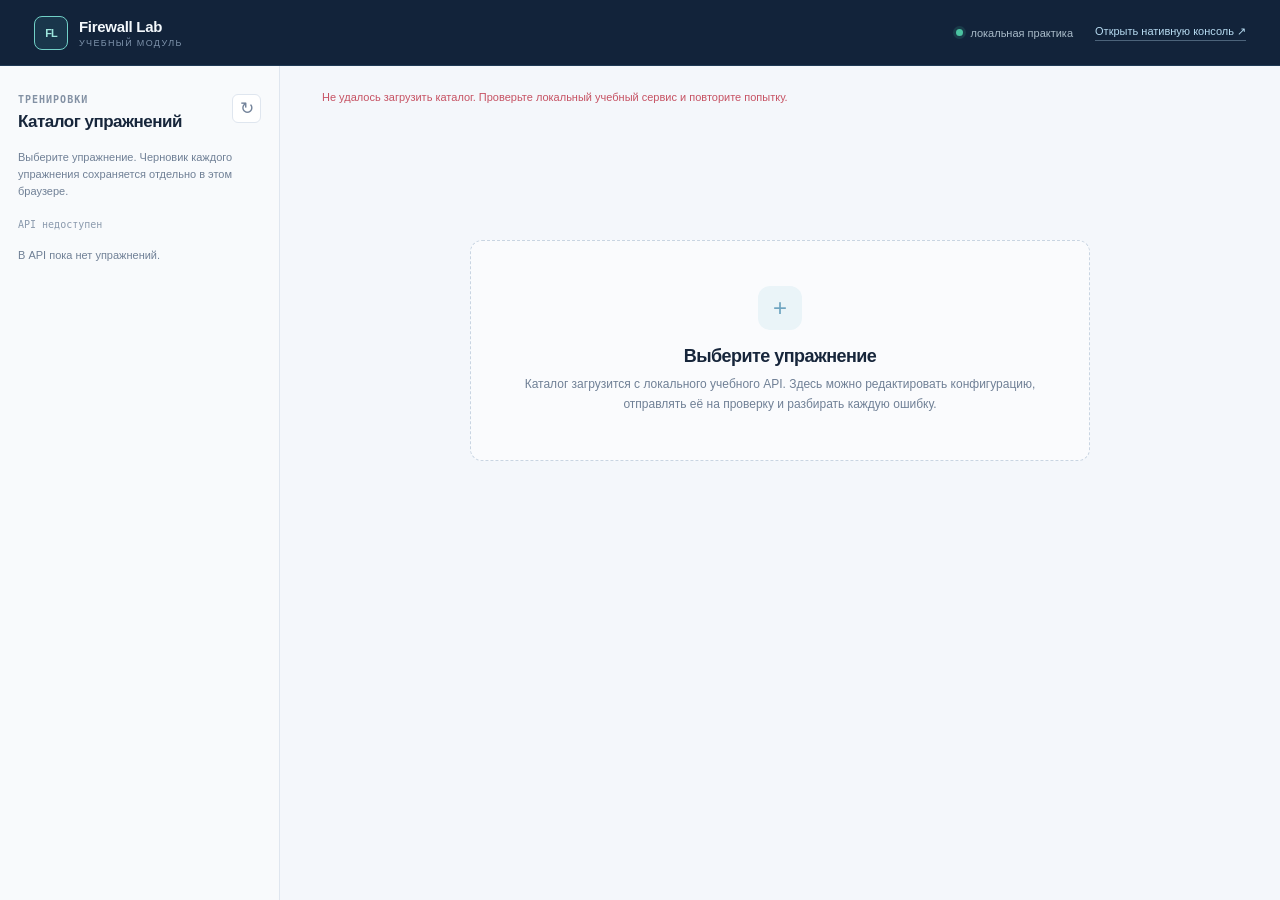
==== training/static/index.html @ 0cd0ff49 "Add a training companion and verify isolated native policy traffic" ====
<!doctype html>
<html lang="ru">
  <head>
    <meta charset="utf-8">
    <meta name="viewport" content="width=device-width, initial-scale=1">
    <meta name="theme-color" content="#12233a">
    <title>Firewall Lab · Учебный модуль</title>
    <link rel="stylesheet" href="style.css">
  </head>
  <body>
    <div class="shell">
      <header class="topbar">
        <div class="brand">
          <div class="brand-mark" aria-hidden="true">FL</div>
          <div>
            <p class="brand-name">Firewall Lab</p>
            <p class="brand-subtitle">УЧЕБНЫЙ МОДУЛЬ</p>
          </div>
        </div>
        <div class="topbar-actions">
          <span class="mode-badge"><span class="mode-dot"></span>локальная практика</span>
          <a class="native-link" href="/_lab/open">Открыть нативную консоль <span aria-hidden="true">↗</span></a>
        </div>
      </header>

      <div class="workspace">
        <aside class="catalog" aria-label="Каталог упражнений">
          <div class="catalog-head">
            <div>
              <p class="section-kicker">Тренировки</p>
              <h1>Каталог упражнений</h1>
            </div>
            <button id="reload-catalog" class="ghost-button" type="button" title="Обновить каталог" aria-label="Обновить каталог">↻</button>
          </div>
          <p class="catalog-note">Выберите упражнение. Черновик каждого упражнения сохраняется отдельно в этом браузере.</p>
          <div id="catalog-status" class="catalog-status" role="status" aria-live="polite">Загрузка каталога…</div>
          <div id="exercise-list" class="exercise-list"></div>
        </aside>

        <main class="content" id="main-content">
          <div id="page-status" class="page-status" role="status" aria-live="polite"></div>
          <section id="empty-view" class="empty-view" aria-labelledby="empty-title">
            <div class="empty-mark" aria-hidden="true">+</div>
            <h2 id="empty-title">Выберите упражнение</h2>
            <p>Каталог загрузится с локального учебного API. Здесь можно редактировать конфигурацию, отправлять её на проверку и разбирать каждую ошибку.</p>
          </section>

          <section id="exercise-view" class="exercise-view" hidden>
            <div class="exercise-heading">
              <div>
                <p id="exercise-kicker" class="section-kicker">Практика</p>
                <h2 id="exercise-title"></h2>
                <p id="exercise-description" class="exercise-description"></p>
              </div>
              <div id="exercise-state" class="exercise-state">Черновик</div>
            </div>

            <div class="work-grid">
              <section class="card config-card" aria-labelledby="config-title">
                <div class="card-head">
                  <div>
                    <p class="section-kicker">Рабочая конфигурация</p>
                    <h3 id="config-title">Параметры упражнения</h3>
                  </div>
                  <span id="draft-label" class="draft-label">Автосохранение включено</span>
                </div>
                <div id="config-form" class="config-form"></div>
                <div class="config-actions">
                  <button id="reset-draft" class="secondary-button" type="button">Сбросить черновик</button>
                  <button id="download-config" class="secondary-button" type="button">Скачать .conf</button>
                  <button id="grade-config" class="primary-button" type="button">Проверить конфигурацию</button>
                </div>
                <p id="offline-note" class="offline-note">Оценка выполняется локальным учебным API без платной подписки и поддерживает ограниченный CLI-поднабор. Если сервис недоступен, черновик сохраняется, а итоговую проверку можно повторить позже и отдельно проверить в нативном FortiOS.</p>
              </section>

              <aside class="card brief-card" aria-labelledby="brief-title">
                <div class="card-head compact-head">
                  <div>
                    <p class="section-kicker">Контекст</p>
                    <h3 id="brief-title">Перед началом</h3>
                  </div>
                </div>
                <div id="exercise-brief" class="brief-content"></div>
                <div class="boundary-note"><strong>Граница модуля</strong><span>Эта страница помогает подготовить конфигурацию. Результат в настоящем FortiOS проверяйте отдельно через нативную консоль.</span></div>
              </aside>
            </div>

            <section id="result-card" class="card result-card" hidden aria-labelledby="result-title">
              <div class="card-head result-head">
                <div>
                  <p class="section-kicker">Проверка</p>
                  <h3 id="result-title">Результат конфигурации</h3>
                </div>
                <div id="result-summary" class="result-summary"></div>
              </div>
              <div id="result-message" class="result-message" role="status"></div>
              <div id="result-errors" class="result-errors" aria-live="polite"></div>
              <div class="comparison-wrap">
                <table class="comparison-table">
                  <thead><tr><th>Проверка</th><th>Ожидалось</th><th>Получено</th><th>Статус</th></tr></thead>
                  <tbody id="comparison-body"></tbody>
                </table>
              </div>
            </section>
          </section>
        </main>
      </div>
    </div>
    <script src="app.js" defer></script>
  </body>
</html>
---- training/static/style.css ----
:root {
  color: #17263b;
  background: #f4f7fb;
  font-family: "Segoe UI", Arial, sans-serif;
  font-synthesis: none;
  --navy: #12233a;
  --navy-2: #1b3550;
  --ink: #17263b;
  --muted: #708096;
  --faint: #9aa8ba;
  --line: #dfe6ef;
  --surface: #ffffff;
  --blue: #3678ce;
  --teal: #27a397;
  --red: #c65263;
  --amber: #b17822;
}
* { box-sizing: border-box; }
body { margin: 0; min-width: 320px; background: #f4f7fb; }
button, input, textarea, select { font: inherit; }
button, a { -webkit-tap-highlight-color: transparent; }
button { cursor: pointer; }
button:disabled { opacity: .58; cursor: wait; }
a { color: inherit; }
.shell { min-height: 100vh; }
.topbar { min-height: 66px; display: flex; align-items: center; justify-content: space-between; gap: 20px; padding: 0 34px; color: #eef5fd; background: var(--navy); border-bottom: 1px solid #203a55; }
.brand { display: flex; align-items: center; gap: 11px; }
.brand-mark { width: 34px; height: 34px; display: grid; place-items: center; border: 1px solid #71d0c7; border-radius: 8px; color: #9ce5dc; background: #19364b; font: 700 11px "Segoe UI", sans-serif; letter-spacing: -.08em; }
.brand-name { margin: 0; color: #f3f8fc; font-size: 15px; font-weight: 650; letter-spacing: -.02em; }
.brand-subtitle { margin: 3px 0 0; color: #7f94ac; font-size: 9px; letter-spacing: .15em; }
.topbar-actions { display: flex; align-items: center; gap: 22px; }
.mode-badge { display: inline-flex; align-items: center; gap: 7px; color: #a9bbc9; font-size: 11px; }
.mode-dot { width: 7px; height: 7px; border-radius: 50%; background: #4bc3a1; box-shadow: 0 0 0 3px rgba(75,195,161,.15); }
.native-link { color: #b7dbf1; font-size: 11px; text-decoration: none; border-bottom: 1px solid rgba(183,219,241,.35); padding-bottom: 2px; }
.native-link:hover { color: #fff; border-color: #fff; }
.workspace { display: grid; grid-template-columns: 280px minmax(0, 1fr); min-height: calc(100vh - 66px); }
.catalog { padding: 28px 18px 32px; border-right: 1px solid var(--line); background: #f8fafc; }
.catalog-head { display: flex; align-items: flex-start; justify-content: space-between; gap: 12px; }
.section-kicker { margin: 0 0 7px; color: #8391a4; font: 600 10px "Consolas", monospace; letter-spacing: .1em; text-transform: uppercase; }
h1, h2, h3, p { margin-top: 0; }
h1 { margin-bottom: 0; color: var(--ink); font-size: 17px; line-height: 1.2; letter-spacing: -.03em; }
.catalog-note { margin: 17px 0 18px; color: var(--muted); font-size: 11px; line-height: 1.55; }
.ghost-button { width: 29px; height: 29px; border: 1px solid var(--line); border-radius: 6px; color: #73839a; background: #fff; font-size: 17px; line-height: 1; }
.ghost-button:hover { color: var(--blue); border-color: #b7cce3; background: #f4f9ff; }
.catalog-status { min-height: 20px; color: #8b9aad; font: 10px "Consolas", monospace; }
.catalog-empty { color: var(--muted); font-size: 11px; line-height: 1.45; }
.exercise-list { display: grid; gap: 8px; margin-top: 9px; }
.exercise-item { width: 100%; display: grid; grid-template-columns: 29px minmax(0, 1fr) 14px; align-items: center; gap: 7px; padding: 11px 9px; border: 1px solid transparent; border-radius: 7px; color: var(--ink); background: transparent; text-align: left; }
.exercise-item:hover { background: #eef4fa; border-color: #dce7f1; }
.exercise-item.selected { border-color: #bfd8ec; background: #eaf3fb; box-shadow: inset 3px 0 #4fa0c1; }
.exercise-number { color: #93a2b4; font: 10px "Consolas", monospace; }
.exercise-item.selected .exercise-number { color: #3c86a9; }
.exercise-copy { display: grid; gap: 4px; min-width: 0; }
.exercise-copy strong { overflow: hidden; color: #334359; font-size: 11px; font-weight: 650; text-overflow: ellipsis; white-space: nowrap; }
.exercise-copy small { overflow: hidden; color: #8a98aa; font-size: 10px; text-overflow: ellipsis; white-space: nowrap; }
.exercise-chevron { color: #9dadbc; font-size: 18px; line-height: 1; }
.content { min-width: 0; padding: 35px 42px 62px; }
.page-status { min-height: 23px; margin: -10px 0 10px; color: #60778f; font-size: 11px; }
.page-status.info { color: #40769d; }.page-status.success { color: #238d7c; }.page-status.warning { color: var(--amber); }.page-status.error { color: var(--red); }
.empty-view { max-width: 620px; margin: 14vh auto 0; padding: 45px 35px; border: 1px dashed #c9d5e2; border-radius: 12px; background: rgba(255,255,255,.55); text-align: center; }
.empty-mark { width: 44px; height: 44px; display: grid; place-items: center; margin: 0 auto 16px; border-radius: 12px; color: #70a5c1; background: #eaf4f8; font-size: 24px; font-weight: 300; }
.empty-view h2 { margin-bottom: 8px; color: var(--ink); font-size: 18px; letter-spacing: -.03em; }.empty-view p { margin: 0; color: var(--muted); font-size: 12px; line-height: 1.65; }
.exercise-heading { display: flex; align-items: flex-start; justify-content: space-between; gap: 20px; margin-bottom: 29px; }.exercise-heading h2 { margin: 0 0 9px; color: var(--ink); font-size: 27px; letter-spacing: -.05em; line-height: 1.05; }.exercise-description { max-width: 710px; margin: 0; color: var(--muted); font-size: 12px; line-height: 1.55; }.exercise-state { flex: 0 0 auto; padding: 6px 9px; border: 1px solid #cfe4e1; border-radius: 5px; color: #2a9386; background: #effaf7; font: 10px "Consolas", monospace; }
.work-grid { display: grid; grid-template-columns: minmax(0, 1.3fr) minmax(260px, .7fr); align-items: start; gap: 18px; }.card { border: 1px solid var(--line); border-radius: 9px; background: var(--surface); box-shadow: 0 3px 12px rgba(30,52,78,.035); }.card-head { display: flex; align-items: flex-start; justify-content: space-between; gap: 14px; padding: 20px 22px 16px; border-bottom: 1px solid #edf1f5; }.card-head h3 { margin: 0; color: #25364d; font-size: 14px; letter-spacing: -.02em; }.compact-head { padding-bottom: 15px; }.draft-label { color: #93a1b1; font-size: 10px; padding-top: 2px; }.config-form { padding: 19px 22px 11px; }.config-field { display: grid; gap: 7px; margin-bottom: 16px; }.field-label { color: #53657c; font-size: 11px; font-weight: 650; }.required { color: var(--red); font-style: normal; font-weight: 500; }.config-field input, .config-field textarea, .config-field select { width: 100%; min-height: 35px; padding: 8px 10px; border: 1px solid #d7e1eb; border-radius: 5px; outline: 0; color: #33445c; background: #fff; font-size: 11px; }.config-field textarea { min-height: 82px; resize: vertical; font-family: "Consolas", monospace; font-size: 10px; line-height: 1.45; }.config-field input:focus, .config-field textarea:focus, .config-field select:focus { border-color: #75abd0; box-shadow: 0 0 0 3px #eef7fc; }.config-field input[type="checkbox"] { width: 16px; min-height: 16px; accent-color: #338f9d; }.field-help { color: #91a0b1; font-size: 10px; line-height: 1.45; }.config-group { min-width: 0; margin: 5px 0 18px; padding: 15px 15px 1px; border: 1px solid #e5ebf2; border-radius: 7px; }.config-group legend { padding: 0 6px; color: #65778c; font-size: 10px; font-weight: 650; }.config-empty { padding: 20px 0; color: var(--muted); font-size: 11px; }.config-actions { display: flex; flex-wrap: wrap; justify-content: flex-end; gap: 8px; padding: 14px 22px 17px; border-top: 1px solid #edf1f5; background: #fbfcfd; border-radius: 0 0 9px 9px; }.primary-button, .secondary-button { min-height: 34px; display: inline-flex; align-items: center; justify-content: center; padding: 0 12px; border: 1px solid; border-radius: 5px; font-size: 11px; font-weight: 650; }.primary-button { border-color: #347fc7; color: #fff; background: #347fc7; box-shadow: 0 2px 5px rgba(52,127,199,.16); }.primary-button:hover { border-color: #256cae; background: #256cae; }.secondary-button { border-color: #d5dfe9; color: #5e7188; background: #fff; }.secondary-button:hover { border-color: #adc4d7; background: #f6f9fc; }.offline-note { margin: 0; padding: 0 22px 17px; color: #93a0ae; font-size: 10px; line-height: 1.45; }.brief-content { padding: 17px 22px 20px; }.brief-list { display: grid; gap: 13px; margin: 0; padding: 0 0 0 18px; color: #607189; font-size: 11px; line-height: 1.55; }.brief-list li::marker { color: #62a4b0; }.boundary-note { display: grid; gap: 6px; margin: 0 22px 20px; padding: 12px; border-left: 3px solid #d4b16d; background: #fffbf2; color: #8a6c36; font-size: 10px; line-height: 1.5; }.boundary-note strong { font-size: 10px; }.boundary-note span { color: #9a845a; }
.result-card { margin-top: 18px; overflow: hidden; }.result-head { align-items: center; }.result-summary { padding: 5px 8px; border-radius: 5px; font: 600 10px "Consolas", monospace; }.result-summary.pass { color: #188575; background: #e5f7f2; }.result-summary.fail { color: #b65060; background: #fff0f2; }.result-summary.unknown { color: #9b732d; background: #fff8e6; }.result-message { padding: 14px 22px; color: #65778d; font-size: 11px; line-height: 1.5; }.result-errors { display: grid; gap: 7px; padding: 0 22px 14px; }.error-line { display: grid; grid-template-columns: 18px auto 1fr; align-items: baseline; gap: 8px; padding: 9px 10px; border: 1px solid #f0d5da; border-radius: 5px; color: #a64b5b; background: #fff6f7; font-size: 10px; line-height: 1.4; }.error-line strong { color: #8e3d4c; font-size: 10px; }.error-bullet { width: 15px; height: 15px; display: grid; place-items: center; border-radius: 50%; color: #fff; background: #cb6574; font: 700 10px Arial; }.comparison-wrap { overflow-x: auto; border-top: 1px solid #e9eef3; }.comparison-table { width: 100%; border-collapse: collapse; min-width: 640px; }.comparison-table th { padding: 11px 14px; color: #8998aa; background: #fbfcfd; text-align: left; font: 600 9px "Consolas", monospace; letter-spacing: .04em; text-transform: uppercase; border-bottom: 1px solid #e9eef3; }.comparison-table tbody th { color: #52657c; background: #fff; font-family: "Segoe UI", Arial, sans-serif; font-size: 11px; letter-spacing: 0; text-transform: none; }.comparison-table td { padding: 11px 14px; border-bottom: 1px solid #edf1f4; color: #66788e; font-size: 10px; }.comparison-table tr:last-child td, .comparison-table tr:last-child th { border-bottom: 0; }.value-cell { max-width: 260px; overflow: hidden; font-family: "Consolas", monospace; text-overflow: ellipsis; white-space: nowrap; }.check-status { display: inline-flex; padding: 4px 7px; border-radius: 4px; font: 600 9px "Consolas", monospace; }.check-status.pass { color: #188575; background: #e7f7f3; }.check-status.fail { color: #b54f5d; background: #fff0f2; }.check-status.unknown { color: #9b762f; background: #fff8e6; }.row-fail { background: #fffdfd; }.comparison-empty { padding: 26px 14px !important; color: #8e9bad !important; text-align: center; }
@media (max-width: 940px) { .workspace { grid-template-columns: 220px minmax(0, 1fr); }.content { padding: 28px 24px 50px; }.work-grid { grid-template-columns: 1fr; }.brief-card { order: -1; } }
@media (max-width: 680px) { .topbar { align-items: flex-start; flex-direction: column; padding: 14px 18px; gap: 12px; }.topbar-actions { width: 100%; justify-content: space-between; gap: 10px; }.workspace { display: block; }.catalog { border-right: 0; border-bottom: 1px solid var(--line); padding: 18px; }.exercise-list { grid-template-columns: 1fr 1fr; }.content { padding: 23px 16px 45px; }.exercise-heading { flex-direction: column; gap: 10px; }.exercise-heading h2 { font-size: 24px; }.exercise-state { align-self: flex-start; }.config-actions { justify-content: stretch; }.config-actions button { flex: 1 1 130px; }.card-head, .config-form, .brief-content { padding-left: 16px; padding-right: 16px; }.offline-note { padding-left: 16px; padding-right: 16px; }.boundary-note { margin-left: 16px; margin-right: 16px; }.result-errors, .result-message { padding-left: 16px; padding-right: 16px; } }
@media (max-width: 410px) { .exercise-list { grid-template-columns: 1fr; }.mode-badge { display: none; }.native-link { font-size: 10px; } }
.config-editor { min-height: 390px !important; tab-size: 2; }
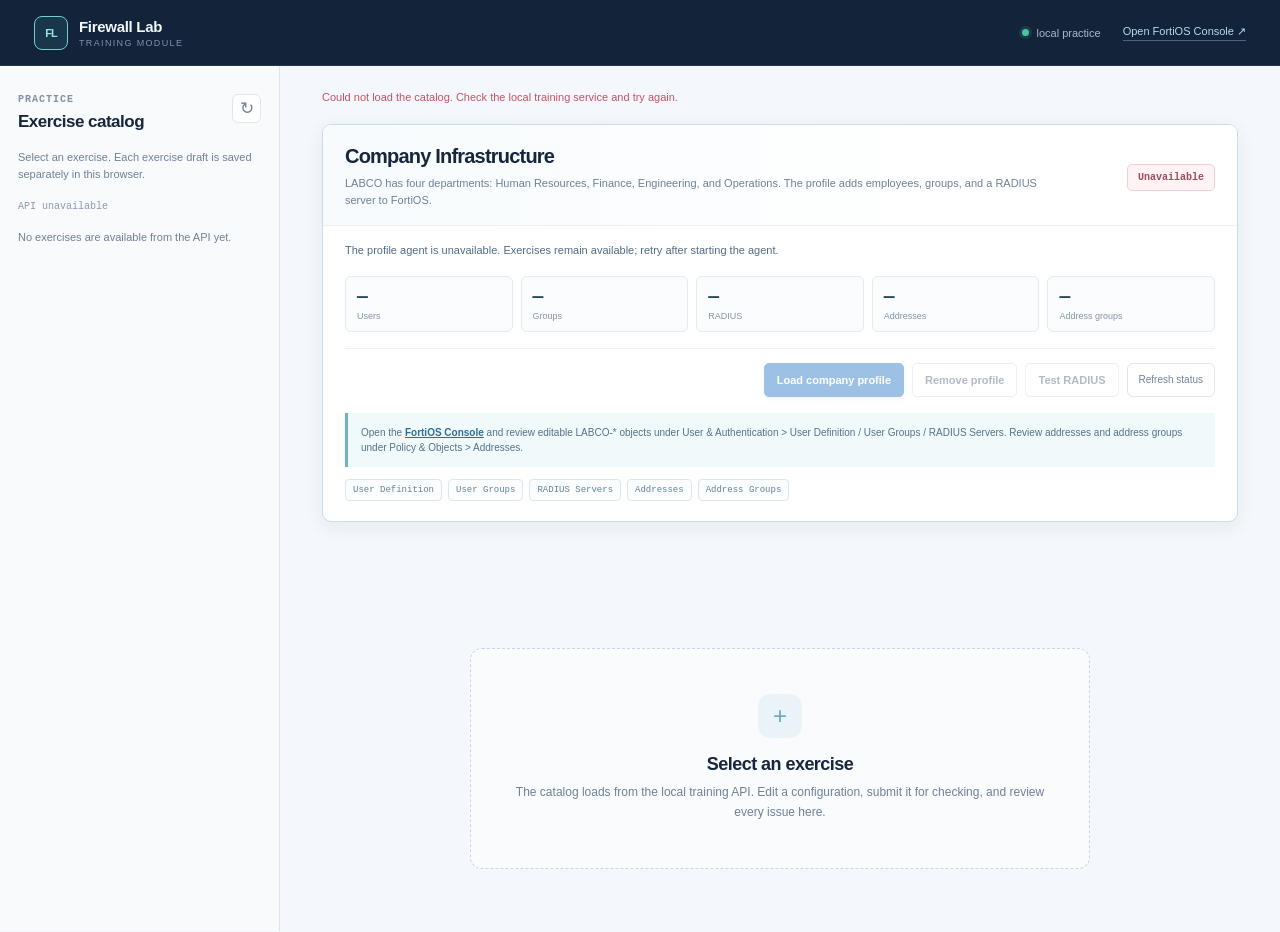
==== commit 121fee6f: "Publish the English FortiOS lab with a preconfigured company profile" ====
--- a/training/static/index.html
+++ b/training/static/index.html
@@ -1,10 +1,10 @@
 <!doctype html>
-<html lang="ru">
+<html lang="en">
   <head>
     <meta charset="utf-8">
     <meta name="viewport" content="width=device-width, initial-scale=1">
     <meta name="theme-color" content="#12233a">
-    <title>Firewall Lab · Учебный модуль</title>
+    <title>Firewall Lab · Training Module</title>
     <link rel="stylesheet" href="style.css">
   </head>
   <body>
@@ -14,82 +14,115 @@
           <div class="brand-mark" aria-hidden="true">FL</div>
           <div>
             <p class="brand-name">Firewall Lab</p>
-            <p class="brand-subtitle">УЧЕБНЫЙ МОДУЛЬ</p>
+            <p class="brand-subtitle">TRAINING MODULE</p>
           </div>
         </div>
         <div class="topbar-actions">
-          <span class="mode-badge"><span class="mode-dot"></span>локальная практика</span>
-          <a class="native-link" href="/_lab/open">Открыть нативную консоль <span aria-hidden="true">↗</span></a>
+          <span class="mode-badge"><span class="mode-dot"></span>local practice</span>
+          <a class="native-link" href="/_lab/open">Open FortiOS Console <span aria-hidden="true">↗</span></a>
         </div>
       </header>
 
       <div class="workspace">
-        <aside class="catalog" aria-label="Каталог упражнений">
+        <aside class="catalog" aria-label="Exercise catalog">
           <div class="catalog-head">
             <div>
-              <p class="section-kicker">Тренировки</p>
-              <h1>Каталог упражнений</h1>
+              <p class="section-kicker">Practice</p>
+              <h1>Exercise catalog</h1>
             </div>
-            <button id="reload-catalog" class="ghost-button" type="button" title="Обновить каталог" aria-label="Обновить каталог">↻</button>
+            <button id="reload-catalog" class="ghost-button" type="button" title="Refresh catalog" aria-label="Refresh catalog">↻</button>
           </div>
-          <p class="catalog-note">Выберите упражнение. Черновик каждого упражнения сохраняется отдельно в этом браузере.</p>
-          <div id="catalog-status" class="catalog-status" role="status" aria-live="polite">Загрузка каталога…</div>
+          <p class="catalog-note">Select an exercise. Each exercise draft is saved separately in this browser.</p>
+          <div id="catalog-status" class="catalog-status" role="status" aria-live="polite">Loading catalog…</div>
           <div id="exercise-list" class="exercise-list"></div>
         </aside>
 
         <main class="content" id="main-content">
           <div id="page-status" class="page-status" role="status" aria-live="polite"></div>
+          <section id="company" class="card company-card" aria-labelledby="company-title">
+            <div class="card-head company-head">
+              <div>
+                <h2 id="company-title">Company Infrastructure</h2>
+                <p class="company-intro">LABCO has four departments: Human Resources, Finance, Engineering, and Operations. The profile adds employees, groups, and a RADIUS server to FortiOS.</p>
+              </div>
+              <span id="company-state" class="company-state" data-state="loading" role="status" aria-live="polite">Checking integration…</span>
+            </div>
+            <div class="company-body">
+              <div id="company-message" class="company-message" role="status" aria-live="polite">Checking profile status.</div>
+              <div class="company-counts" aria-label="LABCO company object counts" aria-live="polite">
+                <div class="company-count"><strong id="company-users">—</strong><span>Users</span></div>
+                <div class="company-count"><strong id="company-groups">—</strong><span>Groups</span></div>
+                <div class="company-count"><strong id="company-radius">—</strong><span>RADIUS</span></div>
+                <div class="company-count"><strong id="company-addresses">—</strong><span>Addresses</span></div>
+                <div class="company-count"><strong id="company-address-groups">—</strong><span>Address groups</span></div>
+              </div>
+              <div class="company-actions" aria-label="Company profile actions">
+                <button id="company-apply" class="primary-button" type="button" disabled>Load company profile</button>
+                <button id="company-remove" class="secondary-button" type="button" disabled>Remove profile</button>
+                <button id="company-test" class="secondary-button" type="button" disabled>Test RADIUS</button>
+                <button id="company-retry" class="ghost-button" type="button">Refresh status</button>
+              </div>
+              <div class="company-guidance"><span>Open the <a href="/_lab/open">FortiOS Console</a> and review editable LABCO-* objects under User &amp; Authentication &gt; User Definition / User Groups / RADIUS Servers. Review addresses and address groups under Policy &amp; Objects &gt; Addresses.</span></div>
+              <div class="company-paths" aria-label="FortiOS sections for training review">
+                <a class="company-path" href="/training/native/users" target="_blank" rel="noopener">User Definition</a>
+                <a class="company-path" href="/training/native/groups" target="_blank" rel="noopener">User Groups</a>
+                <a class="company-path" href="/training/native/radius" target="_blank" rel="noopener">RADIUS Servers</a>
+                <span class="company-path">Addresses</span>
+                <span class="company-path">Address Groups</span>
+              </div>
+            </div>
+          </section>
           <section id="empty-view" class="empty-view" aria-labelledby="empty-title">
             <div class="empty-mark" aria-hidden="true">+</div>
-            <h2 id="empty-title">Выберите упражнение</h2>
-            <p>Каталог загрузится с локального учебного API. Здесь можно редактировать конфигурацию, отправлять её на проверку и разбирать каждую ошибку.</p>
+            <h2 id="empty-title">Select an exercise</h2>
+            <p>The catalog loads from the local training API. Edit a configuration, submit it for checking, and review every issue here.</p>
           </section>
 
           <section id="exercise-view" class="exercise-view" hidden>
             <div class="exercise-heading">
               <div>
-                <p id="exercise-kicker" class="section-kicker">Практика</p>
+                <p id="exercise-kicker" class="section-kicker">Practice</p>
                 <h2 id="exercise-title"></h2>
                 <p id="exercise-description" class="exercise-description"></p>
               </div>
-              <div id="exercise-state" class="exercise-state">Черновик</div>
+              <div id="exercise-state" class="exercise-state">Draft</div>
             </div>
 
             <div class="work-grid">
               <section class="card config-card" aria-labelledby="config-title">
                 <div class="card-head">
                   <div>
-                    <p class="section-kicker">Рабочая конфигурация</p>
-                    <h3 id="config-title">Параметры упражнения</h3>
+                    <p class="section-kicker">Working configuration</p>
+                    <h3 id="config-title">Exercise configuration</h3>
                   </div>
-                  <span id="draft-label" class="draft-label">Автосохранение включено</span>
+                  <span id="draft-label" class="draft-label">Autosave enabled</span>
                 </div>
                 <div id="config-form" class="config-form"></div>
                 <div class="config-actions">
-                  <button id="reset-draft" class="secondary-button" type="button">Сбросить черновик</button>
-                  <button id="download-config" class="secondary-button" type="button">Скачать .conf</button>
-                  <button id="grade-config" class="primary-button" type="button">Проверить конфигурацию</button>
+                  <button id="reset-draft" class="secondary-button" type="button">Reset draft</button>
+                  <button id="download-config" class="secondary-button" type="button">Download .conf</button>
+                  <button id="grade-config" class="primary-button" type="button">Check configuration</button>
                 </div>
-                <p id="offline-note" class="offline-note">Оценка выполняется локальным учебным API без платной подписки и поддерживает ограниченный CLI-поднабор. Если сервис недоступен, черновик сохраняется, а итоговую проверку можно повторить позже и отдельно проверить в нативном FortiOS.</p>
+                <p id="offline-note" class="offline-note">Evaluation runs through the local training API without a paid subscription and covers a limited CLI subset. If the service is unavailable, the draft is preserved; retry later and verify the result separately in the FortiOS Console.</p>
               </section>
 
               <aside class="card brief-card" aria-labelledby="brief-title">
                 <div class="card-head compact-head">
                   <div>
-                    <p class="section-kicker">Контекст</p>
-                    <h3 id="brief-title">Перед началом</h3>
+                    <p class="section-kicker">Context</p>
+                    <h3 id="brief-title">Before you start</h3>
                   </div>
                 </div>
                 <div id="exercise-brief" class="brief-content"></div>
-                <div class="boundary-note"><strong>Граница модуля</strong><span>Эта страница помогает подготовить конфигурацию. Результат в настоящем FortiOS проверяйте отдельно через нативную консоль.</span></div>
+                <div class="boundary-note"><strong>Module boundary</strong><span>This page helps prepare a configuration. Verify the result separately in the FortiOS Console.</span></div>
               </aside>
             </div>
 
             <section id="result-card" class="card result-card" hidden aria-labelledby="result-title">
               <div class="card-head result-head">
                 <div>
-                  <p class="section-kicker">Проверка</p>
-                  <h3 id="result-title">Результат конфигурации</h3>
+                  <p class="section-kicker">Check</p>
+                  <h3 id="result-title">Configuration result</h3>
                 </div>
                 <div id="result-summary" class="result-summary"></div>
               </div>
@@ -97,7 +130,7 @@
               <div id="result-errors" class="result-errors" aria-live="polite"></div>
               <div class="comparison-wrap">
                 <table class="comparison-table">
-                  <thead><tr><th>Проверка</th><th>Ожидалось</th><th>Получено</th><th>Статус</th></tr></thead>
+                  <thead><tr><th>Check</th><th>Expected</th><th>Actual</th><th>Status</th></tr></thead>
                   <tbody id="comparison-body"></tbody>
                 </table>
               </div>
--- a/training/static/style.css
+++ b/training/static/style.css
@@ -67,3 +67,5 @@
 @media (max-width: 680px) { .topbar { align-items: flex-start; flex-direction: column; padding: 14px 18px; gap: 12px; }.topbar-actions { width: 100%; justify-content: space-between; gap: 10px; }.workspace { display: block; }.catalog { border-right: 0; border-bottom: 1px solid var(--line); padding: 18px; }.exercise-list { grid-template-columns: 1fr 1fr; }.content { padding: 23px 16px 45px; }.exercise-heading { flex-direction: column; gap: 10px; }.exercise-heading h2 { font-size: 24px; }.exercise-state { align-self: flex-start; }.config-actions { justify-content: stretch; }.config-actions button { flex: 1 1 130px; }.card-head, .config-form, .brief-content { padding-left: 16px; padding-right: 16px; }.offline-note { padding-left: 16px; padding-right: 16px; }.boundary-note { margin-left: 16px; margin-right: 16px; }.result-errors, .result-message { padding-left: 16px; padding-right: 16px; } }
 @media (max-width: 410px) { .exercise-list { grid-template-columns: 1fr; }.mode-badge { display: none; }.native-link { font-size: 10px; } }
 .config-editor { min-height: 390px !important; tab-size: 2; }
+.company-card { margin-bottom: 18px; overflow: hidden; border-color: #cbdce8; box-shadow: 0 5px 18px rgba(28,66,94,.07); }.company-head { align-items: center; background: linear-gradient(90deg, #f7fbfd 0%, #fff 70%); }.company-head h2 { margin: 0 0 7px; color: var(--ink); font-size: 20px; letter-spacing: -.04em; }.company-intro { max-width: 700px; margin: 0; color: var(--muted); font-size: 11px; line-height: 1.55; }.company-state { flex: 0 0 auto; padding: 7px 10px; border: 1px solid #d7e1eb; border-radius: 5px; color: #66788c; background: #f7f9fb; font: 600 10px "Consolas", monospace; }.company-state[data-state="available"] { border-color: #cce3f0; color: #2b7399; background: #eef8fc; }.company-state[data-state="applied"] { border-color: #c8e7dd; color: #227f6b; background: #ecfaf5; }.company-state[data-state="partial"] { border-color: #ecdcae; color: #94702a; background: #fff9e7; }.company-state[data-state="conflict"], .company-state[data-state="unavailable"] { border-color: #efcfd5; color: #a24a5b; background: #fff3f5; }.company-body { padding: 16px 22px 20px; }.company-message { min-height: 20px; margin-bottom: 14px; color: #536b82; font-size: 11px; line-height: 1.5; }.company-counts { display: grid; grid-template-columns: repeat(5, minmax(90px, 1fr)); gap: 8px; margin-bottom: 16px; }.company-count { display: grid; gap: 4px; min-width: 0; padding: 10px 11px; border: 1px solid #e4ebf1; border-radius: 6px; background: #fbfcfd; }.company-count strong { color: #27435b; font: 600 18px "Consolas", monospace; letter-spacing: -.04em; }.company-count span { overflow: hidden; color: #8593a3; font-size: 9px; text-overflow: ellipsis; white-space: nowrap; }.company-actions { display: flex; flex-wrap: wrap; align-items: center; justify-content: flex-end; gap: 8px; padding-top: 14px; border-top: 1px solid #edf1f5; }.company-actions button:disabled { cursor: not-allowed; opacity: .48; }.company-actions .ghost-button { width: auto; height: 34px; padding: 0 11px; font-size: 10px; }.company-guidance { display: grid; gap: 5px; margin-top: 16px; padding: 12px 13px; border-left: 3px solid #6eb1c1; background: #f1fafb; color: #557286; font-size: 10px; line-height: 1.5; }.company-guidance strong { color: #30596d; font-size: 10px; }.company-guidance a { color: #286e9b; font-weight: 650; }.company-paths { display: flex; flex-wrap: wrap; gap: 6px; margin-top: 12px; }.company-path { padding: 5px 7px; border: 1px solid #dbe7ee; border-radius: 4px; color: #668094; background: #fbfdfe; font: 9px "Consolas", monospace; text-decoration: none; }.company-path:hover { border-color: #9fc4d8; background: #f2f9fc; }.company-path:focus-visible { outline: 3px solid #c5e6f4; outline-offset: 2px; }
+@media (max-width: 680px) { .company-head { align-items: flex-start; flex-direction: column; }.company-state { align-self: flex-start; }.company-body { padding-left: 16px; padding-right: 16px; }.company-counts { grid-template-columns: repeat(2, minmax(100px, 1fr)); }.company-actions { justify-content: stretch; }.company-actions button { flex: 1 1 150px; } }
